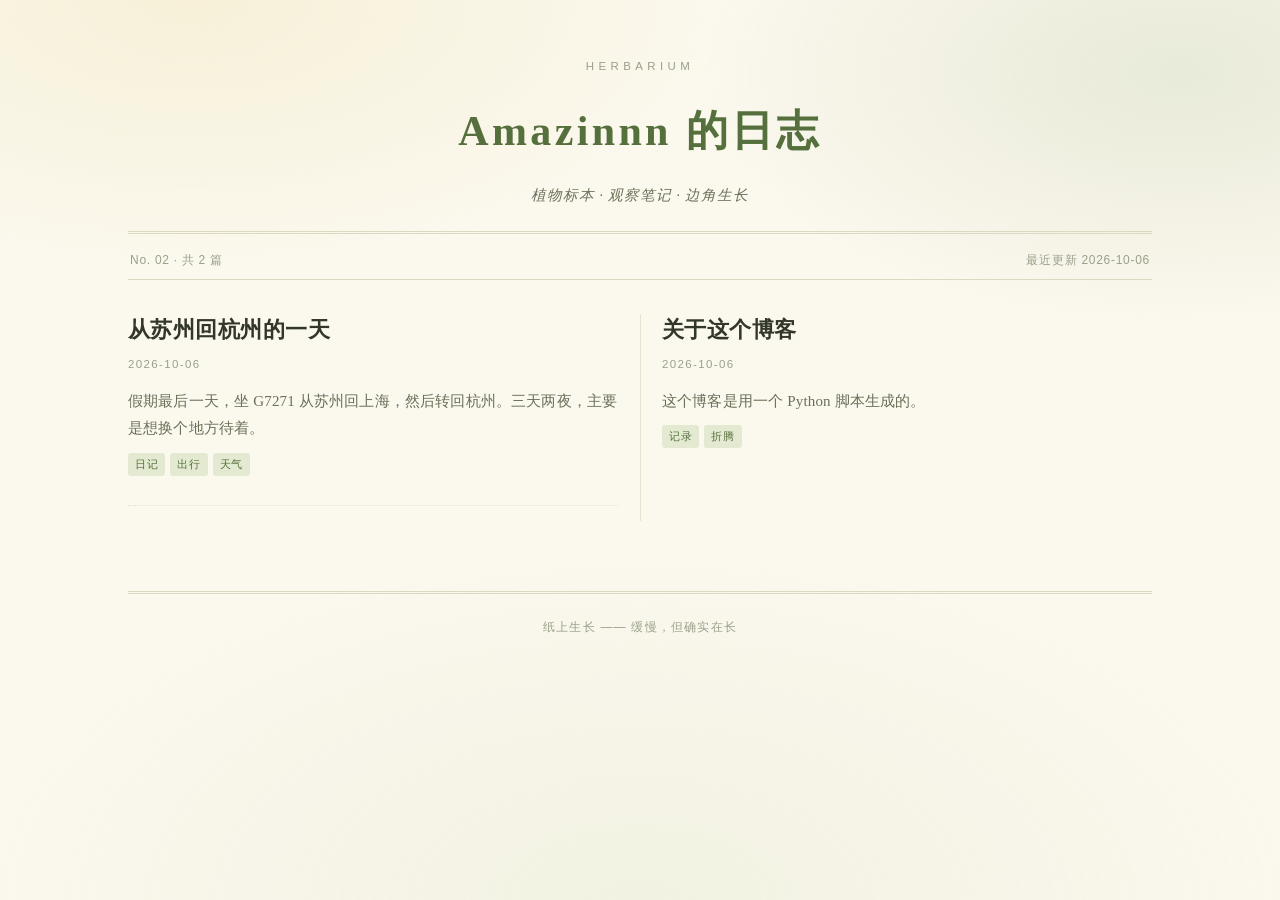
==== docs/index.html @ a5df4f94 "初始化博客：植物学风格的静态站点" ====
<!DOCTYPE html>
<html lang="zh-CN">
<head>
<meta charset="UTF-8">
<meta name="viewport" content="width=device-width, initial-scale=1">
<title>Amazinnn 的日志</title>
<meta name="description" content="植物标本 · 观察笔记 · 边角生长">
<link rel="stylesheet" href="style.css">
</head>
<body><div class="wrap">
<header class="masthead">
  <div class="kicker">Herbarium</div>
  <h1>Amazinnn 的日志</h1>
  <p class="subtitle">植物标本 · 观察笔记 · 边角生长</p>
</header>
<div class="dateline"><span>No. 02 · 共 2 篇</span><span>最近更新 2026-10-06</span></div>
<div class="column-rule">
<div class="story">
  <h2><a href="从苏州回杭州的一天.html">从苏州回杭州的一天</a></h2>
  <div class="byline">2026-10-06</div>
  <p class="excerpt">假期最后一天，坐 G7271 从苏州回上海，然后转回杭州。三天两夜，主要是想换个地方待着。</p>
  <div><span class="tag">日记</span><span class="tag">出行</span><span class="tag">天气</span></div>
</div>
<div class="story">
  <h2><a href="关于这个博客.html">关于这个博客</a></h2>
  <div class="byline">2026-10-06</div>
  <p class="excerpt">这个博客是用一个 Python 脚本生成的。</p>
  <div><span class="tag">记录</span><span class="tag">折腾</span></div>
</div>
</div>

<div class="site-footer">纸上生长 —— 缓慢，但确实在长</div>
</div></body>
</html>
---- docs/style.css ----
:root {
  /* 浅黄 + 浅绿，植物标本配色 */
  --paper:      #fbf8ee;   /* 纸底：暖米黄 */
  --paper-warm: #f5efdc;   /* 次级纸面 */
  --ink:        #33372a;   /* 主文字：深橄榄 */
  --ink-soft:   #6b7059;   /* 次级文字 */
  --ink-faint:  #9aa08a;   /* 极淡 */
  --leaf:       #7a9a5c;   /* 叶片绿 */
  --leaf-deep:  #55703c;   /* 深叶 */
  --leaf-pale:  #c3d4a8;   /* 嫩叶 */
  --sun:        #e8d98a;   /* 浅黄 */
  --line:       #ddd8c0;   /* 分隔线 */
  --line-soft:  #e8e3d0;

  --radius: 4px;          /* 扁平：小圆角 */
  --serif: "Songti SC", "Noto Serif SC", "Source Han Serif SC",
           Georgia, "Times New Roman", serif;
  --sans: -apple-system, BlinkMacSystemFont, "PingFang SC",
          "Hiragino Sans GB", "Microsoft YaHei", sans-serif;
}

* { box-sizing: border-box; }

html { scroll-behavior: smooth; }

body {
  margin: 0;
  background: var(--paper);
  color: var(--ink);
  font-family: var(--serif);
  font-size: 16.5px;
  line-height: 1.9;
  letter-spacing: .01em;
}

/* 弥散感：柔和的径向渐层，像漫射光下的纸面 */
body::before {
  content: "";
  position: fixed; inset: 0;
  pointer-events: none;
  z-index: 0;
  background:
    radial-gradient(ellipse 70% 50% at 15% 0%,  rgba(232,217,138,.22), transparent 60%),
    radial-gradient(ellipse 60% 45% at 92% 8%,  rgba(122,154,92,.14),  transparent 62%),
    radial-gradient(ellipse 80% 60% at 50% 100%, rgba(195,212,168,.16), transparent 65%);
}

.wrap {
  position: relative; z-index: 1;
  max-width: 1080px; margin: 0 auto; padding: 56px 28px 100px;
}

/* ── 报头 ────────────────────────────────────────────── */
.masthead {
  border-bottom: 3px double var(--line);
  padding-bottom: 22px; margin-bottom: 8px;
  text-align: center;
}
.masthead .kicker {
  font-family: var(--sans);
  font-size: 11.5px; letter-spacing: .38em; text-transform: uppercase;
  color: var(--ink-faint); margin-bottom: 14px;
}
.masthead h1 {
  margin: 0; font-size: 42px; font-weight: 600;
  letter-spacing: .08em; color: var(--leaf-deep);
}
.masthead .subtitle {
  margin: 10px 0 0; color: var(--ink-soft);
  font-size: 14.5px; font-style: italic; letter-spacing: .06em;
}
.dateline {
  display: flex; justify-content: space-between; align-items: baseline;
  font-family: var(--sans); font-size: 12px; color: var(--ink-faint);
  border-bottom: 1px solid var(--line);
  padding: 7px 2px; margin-bottom: 34px;
  letter-spacing: .06em;
}

/* ── 首页：报纸分栏 ──────────────────────────────────── */
.column-rule { columns: 2; column-gap: 44px; column-rule: 1px solid var(--line-soft); }
@media (max-width: 760px) { .column-rule { columns: 1; } }

.story {
  break-inside: avoid;
  margin-bottom: 30px; padding-bottom: 26px;
  border-bottom: 1px dotted var(--line-soft);
}
.story:last-child { border-bottom: none; }
.story h2 {
  margin: 0 0 8px; font-size: 22px; font-weight: 600;
  line-height: 1.45; letter-spacing: .02em;
}
.story h2 a { color: var(--ink); text-decoration: none; }
.story h2 a:hover { color: var(--leaf); }
.story .byline {
  font-family: var(--sans); font-size: 11.5px; color: var(--ink-faint);
  letter-spacing: .12em; margin-bottom: 12px; text-transform: uppercase;
}
.story .excerpt { margin: 0; color: var(--ink-soft); font-size: 15px; line-height: 1.85; }

.tag {
  display: inline-block; font-family: var(--sans);
  background: rgba(195,212,168,.4); color: var(--leaf-deep);
  border-radius: 3px; padding: 1px 7px; font-size: 11px;
  margin: 10px 5px 0 0; letter-spacing: .06em;
}

/* ── 文章页 ─────────────────────────────────────────── */
.article { max-width: 700px; margin: 0 auto; }
.article-head { text-align: center; margin-bottom: 40px; }
.article-head h1 {
  margin: 0 0 12px; font-size: 34px; font-weight: 600;
  line-height: 1.4; letter-spacing: .03em; color: var(--leaf-deep);
}
.article-head .byline {
  font-family: var(--sans); font-size: 12px; color: var(--ink-faint);
  letter-spacing: .16em; text-transform: uppercase;
}
.article-head hr {
  border: none; border-top: 1px solid var(--line);
  margin: 22px auto 0; width: 120px;
}

.article h2 {
  font-size: 21px; font-weight: 600; margin: 40px 0 14px;
  color: var(--leaf-deep); letter-spacing: .02em;
  padding-left: 13px; border-left: 3px solid var(--leaf-pale);
}
.article h3 { font-size: 17px; font-weight: 600; margin: 30px 0 10px; color: var(--ink-soft); }
.article p { margin: 16px 0; }
.article a { color: var(--leaf-deep); text-decoration: none; border-bottom: 1px solid var(--leaf-pale); }
.article a:hover { border-bottom-color: var(--leaf); }

.article blockquote {
  margin: 24px 0; padding: 4px 0 4px 22px;
  border-left: 2px solid var(--sun);
  color: var(--ink-soft); font-style: italic;
}
.article code {
  background: var(--paper-warm); color: var(--leaf-deep);
  padding: 2px 6px; border-radius: 3px;
  font-family: ui-monospace, "SF Mono", Menlo, monospace; font-size: 14px;
}
.article pre {
  background: var(--paper-warm); border: 1px solid var(--line);
  border-radius: var(--radius); padding: 16px 18px; overflow-x: auto;
}
.article pre code { background: none; padding: 0; color: var(--ink); }
.article ul { padding-left: 24px; }
.article li { margin: 6px 0; }
.article hr { border: none; border-top: 1px solid var(--line-soft); margin: 34px 0; }

.article-footer { margin-top: 48px; padding-top: 20px; border-top: 1px solid var(--line-soft); }
.back {
  display: inline-block; font-family: var(--sans); font-size: 13px;
  color: var(--ink-soft); text-decoration: none; letter-spacing: .06em;
}
.back:hover { color: var(--leaf); }

.empty {
  text-align: center; padding: 80px 20px; color: var(--ink-faint);
  font-style: italic;
}

.site-footer {
  margin-top: 70px; padding-top: 22px; border-top: 3px double var(--line);
  text-align: center; font-family: var(--sans);
  font-size: 12px; color: var(--ink-faint); letter-spacing: .1em;
}
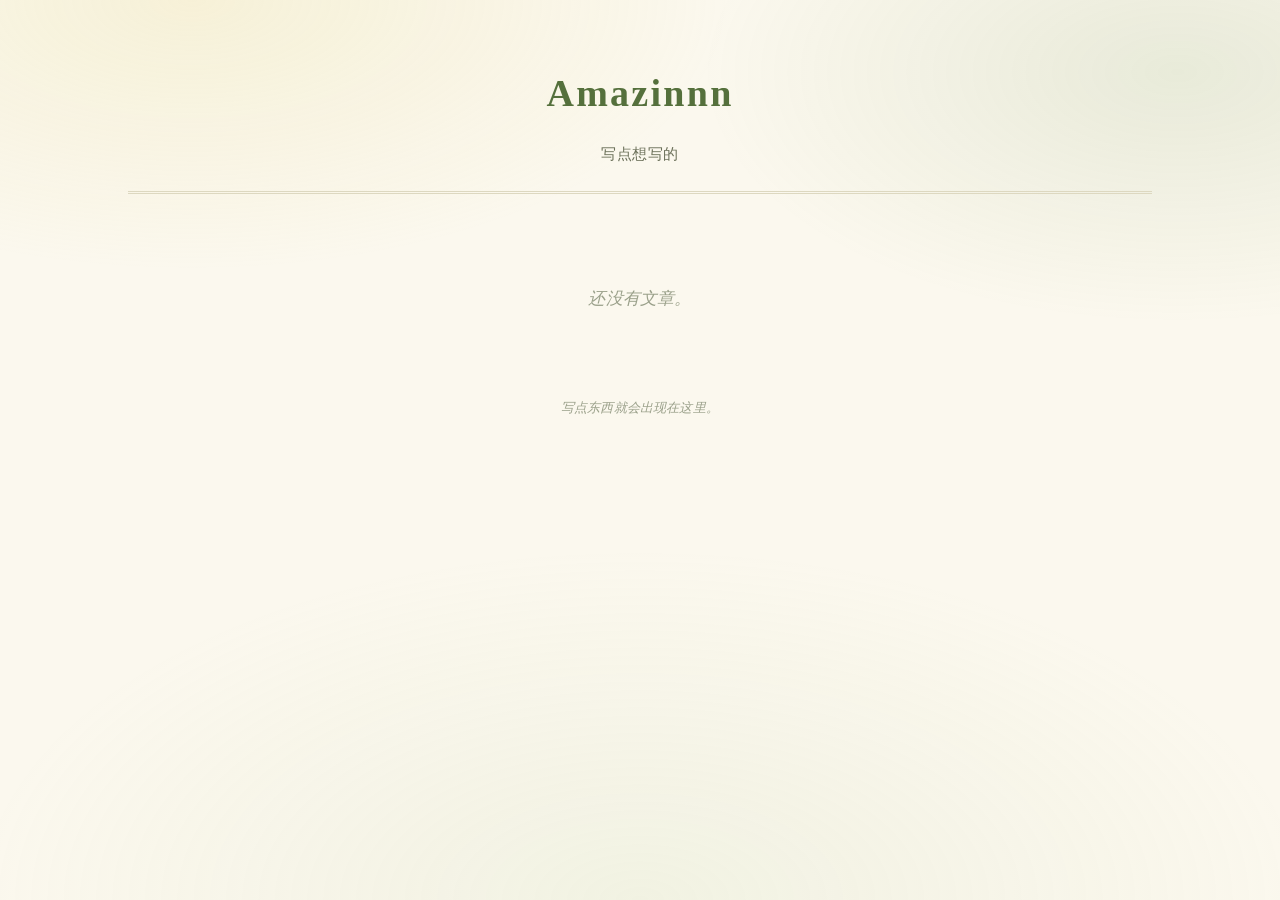
==== commit 0083be98: "去掉多余的装饰文案，语气改直白" ====
--- a/docs/index.html
+++ b/docs/index.html
@@ -3,32 +3,17 @@
 <head>
 <meta charset="UTF-8">
 <meta name="viewport" content="width=device-width, initial-scale=1">
-<title>Amazinnn 的日志</title>
-<meta name="description" content="植物标本 · 观察笔记 · 边角生长">
+<title>Amazinnn</title>
+<meta name="description" content="写点想写的">
 <link rel="stylesheet" href="style.css">
 </head>
 <body><div class="wrap">
 <header class="masthead">
-  <div class="kicker">Herbarium</div>
-  <h1>Amazinnn 的日志</h1>
-  <p class="subtitle">植物标本 · 观察笔记 · 边角生长</p>
+  <h1>Amazinnn</h1>
+  <p class="subtitle">写点想写的</p>
 </header>
-<div class="dateline"><span>No. 02 · 共 2 篇</span><span>最近更新 2026-10-06</span></div>
-<div class="column-rule">
-<div class="story">
-  <h2><a href="从苏州回杭州的一天.html">从苏州回杭州的一天</a></h2>
-  <div class="byline">2026-10-06</div>
-  <p class="excerpt">假期最后一天，坐 G7271 从苏州回上海，然后转回杭州。三天两夜，主要是想换个地方待着。</p>
-  <div><span class="tag">日记</span><span class="tag">出行</span><span class="tag">天气</span></div>
-</div>
-<div class="story">
-  <h2><a href="关于这个博客.html">关于这个博客</a></h2>
-  <div class="byline">2026-10-06</div>
-  <p class="excerpt">这个博客是用一个 Python 脚本生成的。</p>
-  <div><span class="tag">记录</span><span class="tag">折腾</span></div>
-</div>
-</div>
 
-<div class="site-footer">纸上生长 —— 缓慢，但确实在长</div>
+<div class="empty">还没有文章。</div>
+<div class="empty" style="font-size:13px;padding-top:0">写点东西就会出现在这里。</div>
 </div></body>
 </html>
--- a/docs/style.css
+++ b/docs/style.css
@@ -29,8 +29,8 @@
   background: var(--paper);
   color: var(--ink);
   font-family: var(--serif);
-  font-size: 16.5px;
-  line-height: 1.9;
+  font-size: 17px;
+  line-height: 1.95;
   letter-spacing: .01em;
 }
 
@@ -57,18 +57,13 @@
   padding-bottom: 22px; margin-bottom: 8px;
   text-align: center;
 }
-.masthead .kicker {
-  font-family: var(--sans);
-  font-size: 11.5px; letter-spacing: .38em; text-transform: uppercase;
-  color: var(--ink-faint); margin-bottom: 14px;
-}
 .masthead h1 {
-  margin: 0; font-size: 42px; font-weight: 600;
-  letter-spacing: .08em; color: var(--leaf-deep);
+  margin: 0; font-size: 38px; font-weight: 600;
+  letter-spacing: .06em; color: var(--leaf-deep);
 }
 .masthead .subtitle {
   margin: 10px 0 0; color: var(--ink-soft);
-  font-size: 14.5px; font-style: italic; letter-spacing: .06em;
+  font-size: 15px; letter-spacing: .04em;
 }
 .dateline {
   display: flex; justify-content: space-between; align-items: baseline;
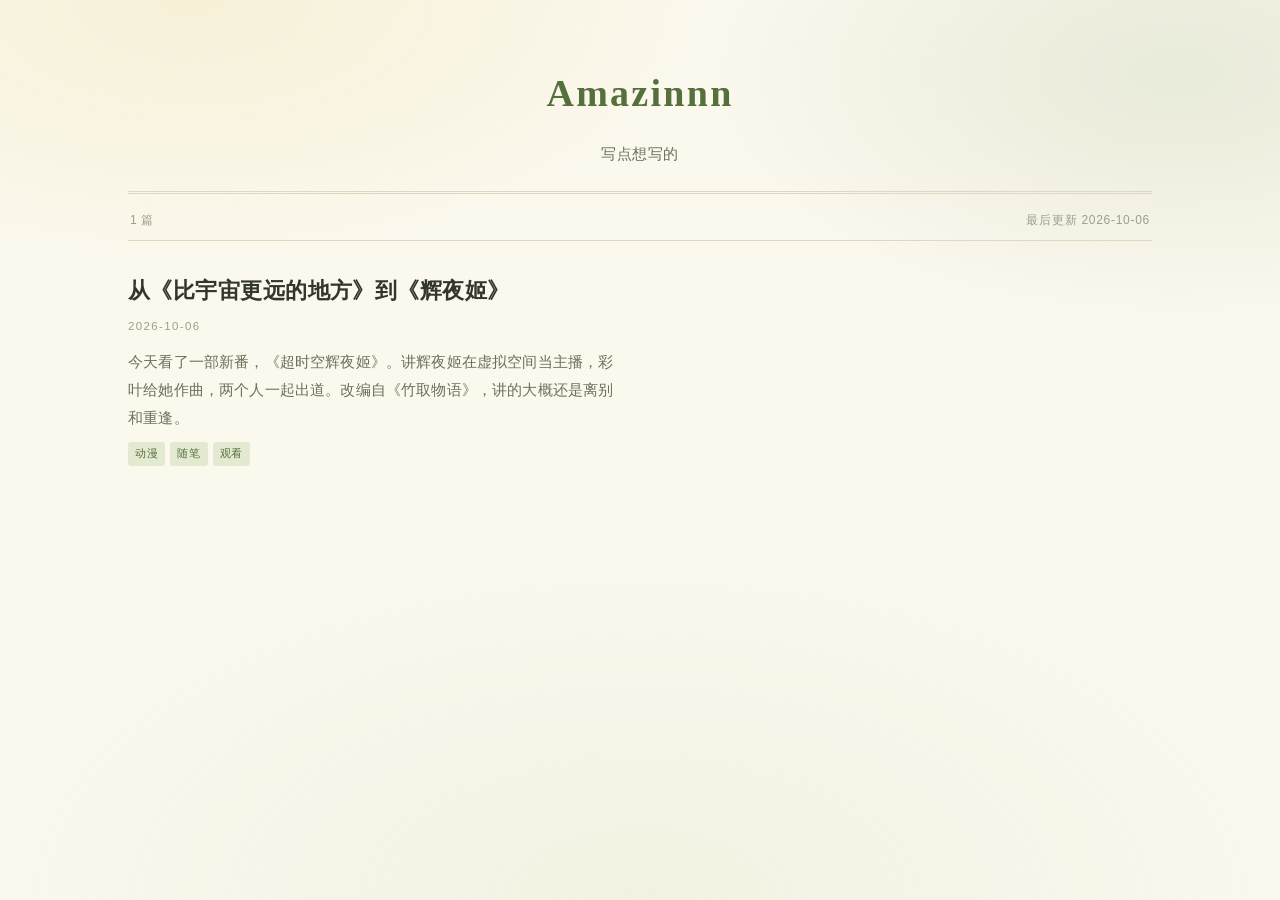
==== commit a8b1a070: "第一篇：从比宇宙更远的地方到辉夜姬" ====
--- a/docs/index.html
+++ b/docs/index.html
@@ -12,8 +12,14 @@
   <h1>Amazinnn</h1>
   <p class="subtitle">写点想写的</p>
 </header>
-
-<div class="empty">还没有文章。</div>
-<div class="empty" style="font-size:13px;padding-top:0">写点东西就会出现在这里。</div>
+<div class="dateline"><span>1 篇</span><span>最后更新 2026-10-06</span></div>
+<div class="column-rule">
+<div class="story">
+  <h2><a href="从比宇宙更远的地方到辉夜姬.html">从《比宇宙更远的地方》到《辉夜姬》</a></h2>
+  <div class="byline">2026-10-06</div>
+  <p class="excerpt">今天看了一部新番，《超时空辉夜姬》。讲辉夜姬在虚拟空间当主播，彩叶给她作曲，两个人一起出道。改编自《竹取物语》，讲的大概还是离别和重逢。</p>
+  <div><span class="tag">动漫</span><span class="tag">随笔</span><span class="tag">观看</span></div>
+</div>
+</div>
 </div></body>
 </html>
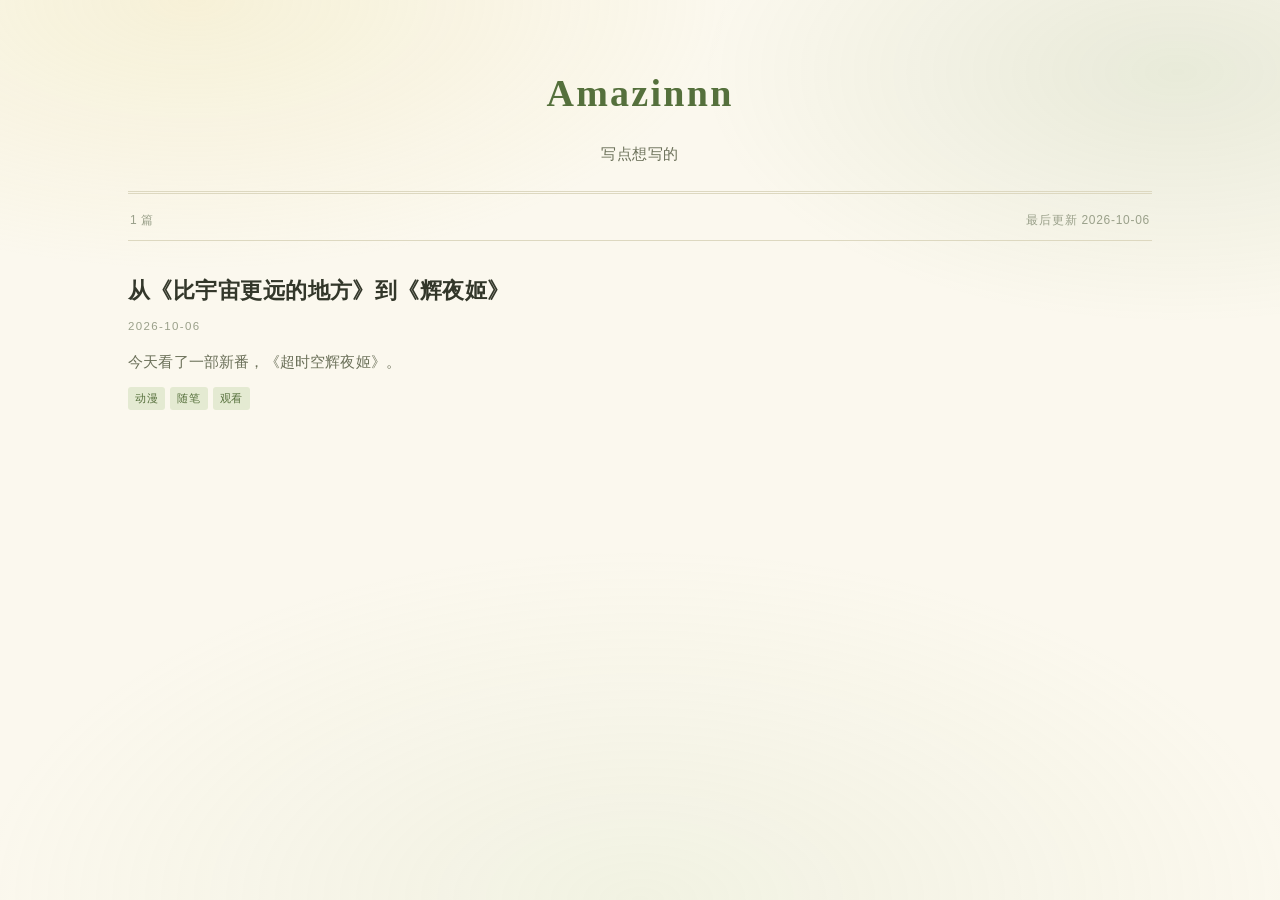
==== commit 14f43a6e: "去掉私人细节，加一点文艺感" ====
--- a/docs/index.html
+++ b/docs/index.html
@@ -17,7 +17,7 @@
 <div class="story">
   <h2><a href="从比宇宙更远的地方到辉夜姬.html">从《比宇宙更远的地方》到《辉夜姬》</a></h2>
   <div class="byline">2026-10-06</div>
-  <p class="excerpt">今天看了一部新番，《超时空辉夜姬》。讲辉夜姬在虚拟空间当主播，彩叶给她作曲，两个人一起出道。改编自《竹取物语》，讲的大概还是离别和重逢。</p>
+  <p class="excerpt">今天看了一部新番，《超时空辉夜姬》。</p>
   <div><span class="tag">动漫</span><span class="tag">随笔</span><span class="tag">观看</span></div>
 </div>
 </div>
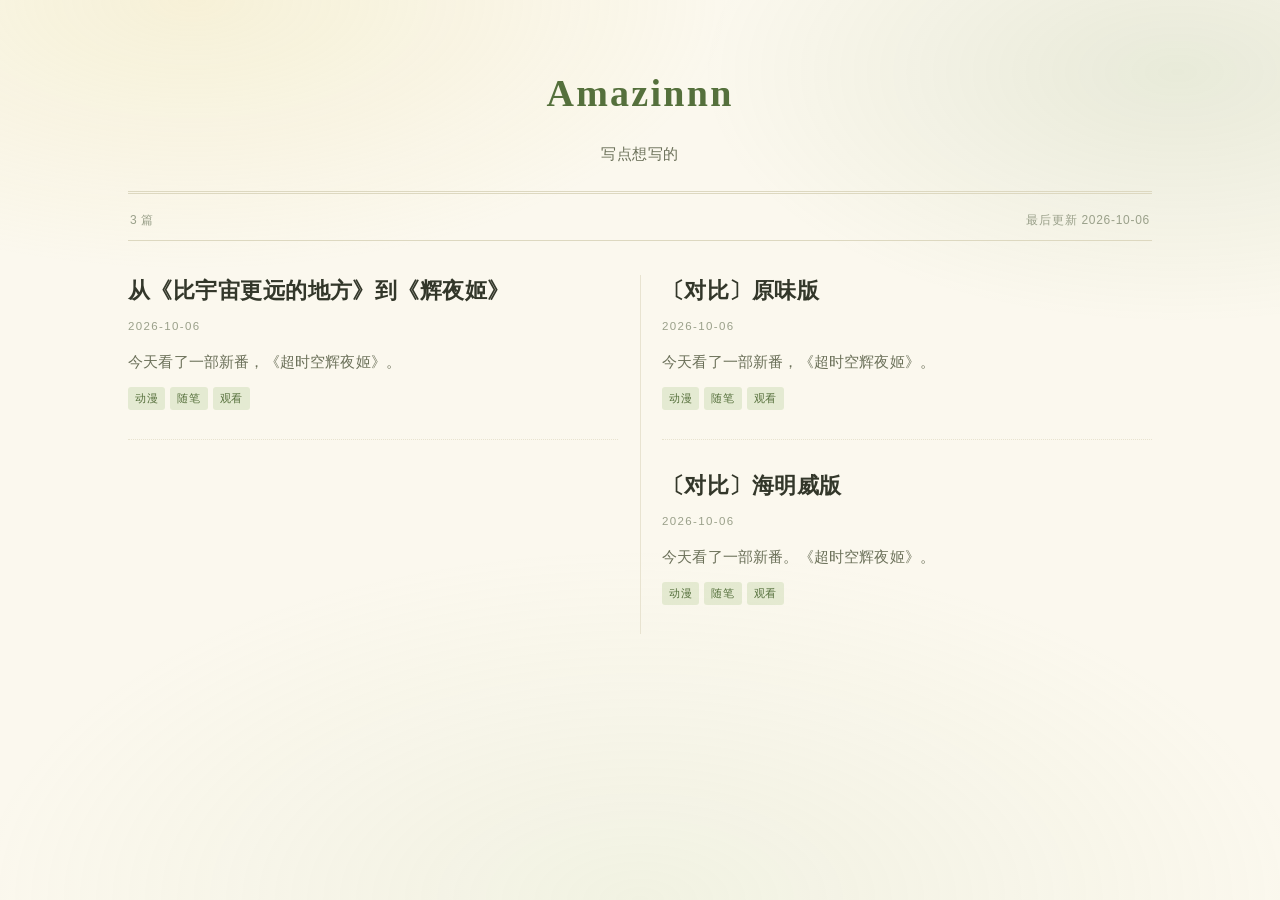
==== commit f4a1e9ad: "海明威风格对比：同一篇两版" ====
--- a/docs/index.html
+++ b/docs/index.html
@@ -12,7 +12,7 @@
   <h1>Amazinnn</h1>
   <p class="subtitle">写点想写的</p>
 </header>
-<div class="dateline"><span>1 篇</span><span>最后更新 2026-10-06</span></div>
+<div class="dateline"><span>3 篇</span><span>最后更新 2026-10-06</span></div>
 <div class="column-rule">
 <div class="story">
   <h2><a href="从比宇宙更远的地方到辉夜姬.html">从《比宇宙更远的地方》到《辉夜姬》</a></h2>
@@ -20,6 +20,18 @@
   <p class="excerpt">今天看了一部新番，《超时空辉夜姬》。</p>
   <div><span class="tag">动漫</span><span class="tag">随笔</span><span class="tag">观看</span></div>
 </div>
+<div class="story">
+  <h2><a href="对比·原味版.html">〔对比〕原味版</a></h2>
+  <div class="byline">2026-10-06</div>
+  <p class="excerpt">今天看了一部新番，《超时空辉夜姬》。</p>
+  <div><span class="tag">动漫</span><span class="tag">随笔</span><span class="tag">观看</span></div>
+</div>
+<div class="story">
+  <h2><a href="对比·海明威版.html">〔对比〕海明威版</a></h2>
+  <div class="byline">2026-10-06</div>
+  <p class="excerpt">今天看了一部新番。《超时空辉夜姬》。</p>
+  <div><span class="tag">动漫</span><span class="tag">随笔</span><span class="tag">观看</span></div>
+</div>
 </div>
 </div></body>
 </html>
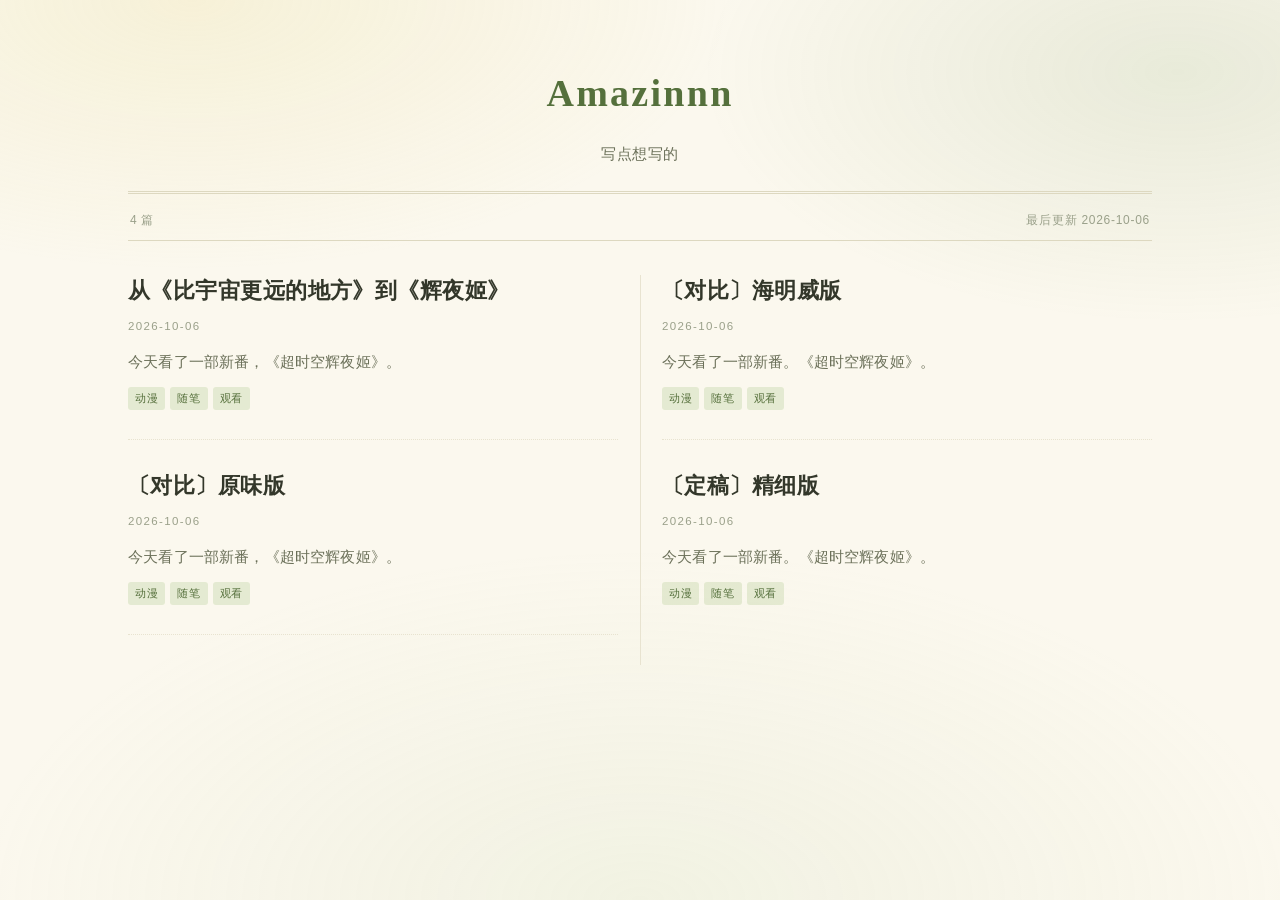
==== commit 3fa50ba6: "精细版：替换重复评价词，用具体说法代替" ====
--- a/docs/index.html
+++ b/docs/index.html
@@ -12,7 +12,7 @@
   <h1>Amazinnn</h1>
   <p class="subtitle">写点想写的</p>
 </header>
-<div class="dateline"><span>3 篇</span><span>最后更新 2026-10-06</span></div>
+<div class="dateline"><span>4 篇</span><span>最后更新 2026-10-06</span></div>
 <div class="column-rule">
 <div class="story">
   <h2><a href="从比宇宙更远的地方到辉夜姬.html">从《比宇宙更远的地方》到《辉夜姬》</a></h2>
@@ -32,6 +32,12 @@
   <p class="excerpt">今天看了一部新番。《超时空辉夜姬》。</p>
   <div><span class="tag">动漫</span><span class="tag">随笔</span><span class="tag">观看</span></div>
 </div>
+<div class="story">
+  <h2><a href="对比·精细版.html">〔定稿〕精细版</a></h2>
+  <div class="byline">2026-10-06</div>
+  <p class="excerpt">今天看了一部新番。《超时空辉夜姬》。</p>
+  <div><span class="tag">动漫</span><span class="tag">随笔</span><span class="tag">观看</span></div>
+</div>
 </div>
 </div></body>
 </html>
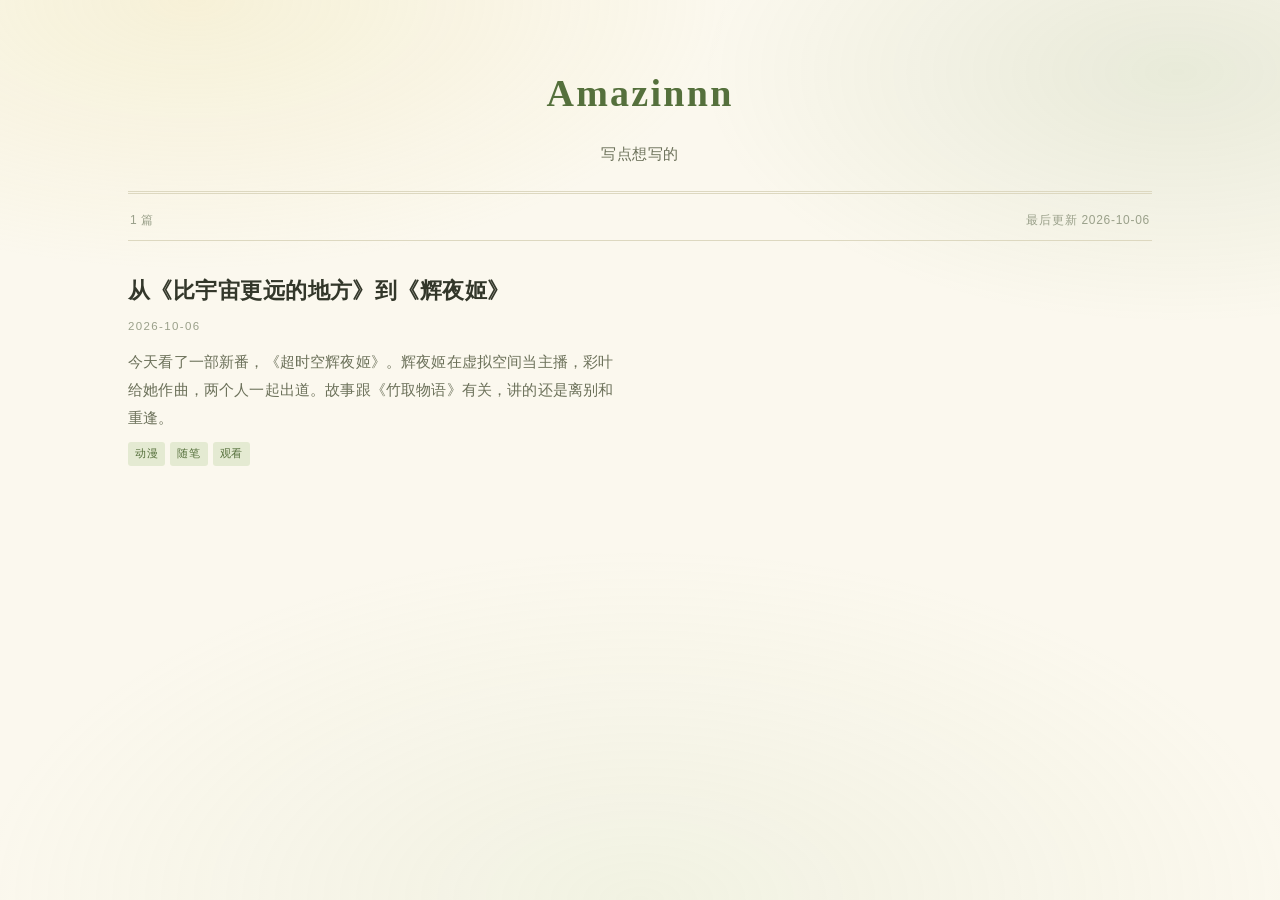
==== commit d0c25897: "定稿：精细版 + 修复段落碎片化" ====
--- a/docs/index.html
+++ b/docs/index.html
@@ -12,30 +12,12 @@
   <h1>Amazinnn</h1>
   <p class="subtitle">写点想写的</p>
 </header>
-<div class="dateline"><span>4 篇</span><span>最后更新 2026-10-06</span></div>
+<div class="dateline"><span>1 篇</span><span>最后更新 2026-10-06</span></div>
 <div class="column-rule">
 <div class="story">
   <h2><a href="从比宇宙更远的地方到辉夜姬.html">从《比宇宙更远的地方》到《辉夜姬》</a></h2>
   <div class="byline">2026-10-06</div>
-  <p class="excerpt">今天看了一部新番，《超时空辉夜姬》。</p>
-  <div><span class="tag">动漫</span><span class="tag">随笔</span><span class="tag">观看</span></div>
-</div>
-<div class="story">
-  <h2><a href="对比·原味版.html">〔对比〕原味版</a></h2>
-  <div class="byline">2026-10-06</div>
-  <p class="excerpt">今天看了一部新番，《超时空辉夜姬》。</p>
-  <div><span class="tag">动漫</span><span class="tag">随笔</span><span class="tag">观看</span></div>
-</div>
-<div class="story">
-  <h2><a href="对比·海明威版.html">〔对比〕海明威版</a></h2>
-  <div class="byline">2026-10-06</div>
-  <p class="excerpt">今天看了一部新番。《超时空辉夜姬》。</p>
-  <div><span class="tag">动漫</span><span class="tag">随笔</span><span class="tag">观看</span></div>
-</div>
-<div class="story">
-  <h2><a href="对比·精细版.html">〔定稿〕精细版</a></h2>
-  <div class="byline">2026-10-06</div>
-  <p class="excerpt">今天看了一部新番。《超时空辉夜姬》。</p>
+  <p class="excerpt">今天看了一部新番，《超时空辉夜姬》。辉夜姬在虚拟空间当主播，彩叶给她作曲，两个人一起出道。故事跟《竹取物语》有关，讲的还是离别和重逢。</p>
   <div><span class="tag">动漫</span><span class="tag">随笔</span><span class="tag">观看</span></div>
 </div>
 </div>
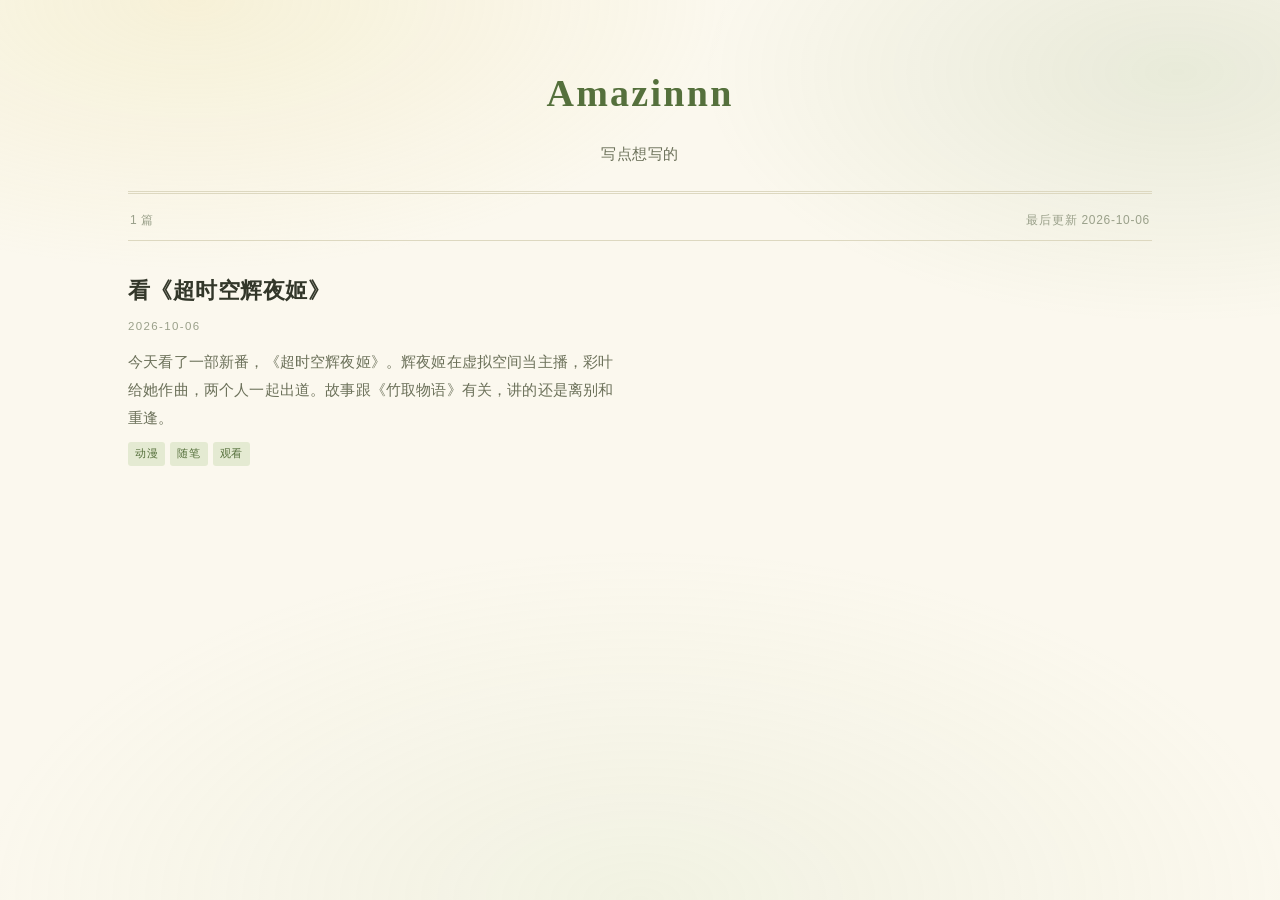
==== commit 4ec20fb4: "辉夜姬：标题去掉《比宇宙更远的地方》，全文淡化并改名" ====
--- a/docs/index.html
+++ b/docs/index.html
@@ -15,7 +15,7 @@
 <div class="dateline"><span>1 篇</span><span>最后更新 2026-10-06</span></div>
 <div class="column-rule">
 <div class="story">
-  <h2><a href="从比宇宙更远的地方到辉夜姬.html">从《比宇宙更远的地方》到《辉夜姬》</a></h2>
+  <h2><a href="看超时空辉夜姬.html">看《超时空辉夜姬》</a></h2>
   <div class="byline">2026-10-06</div>
   <p class="excerpt">今天看了一部新番，《超时空辉夜姬》。辉夜姬在虚拟空间当主播，彩叶给她作曲，两个人一起出道。故事跟《竹取物语》有关，讲的还是离别和重逢。</p>
   <div><span class="tag">动漫</span><span class="tag">随笔</span><span class="tag">观看</span></div>
